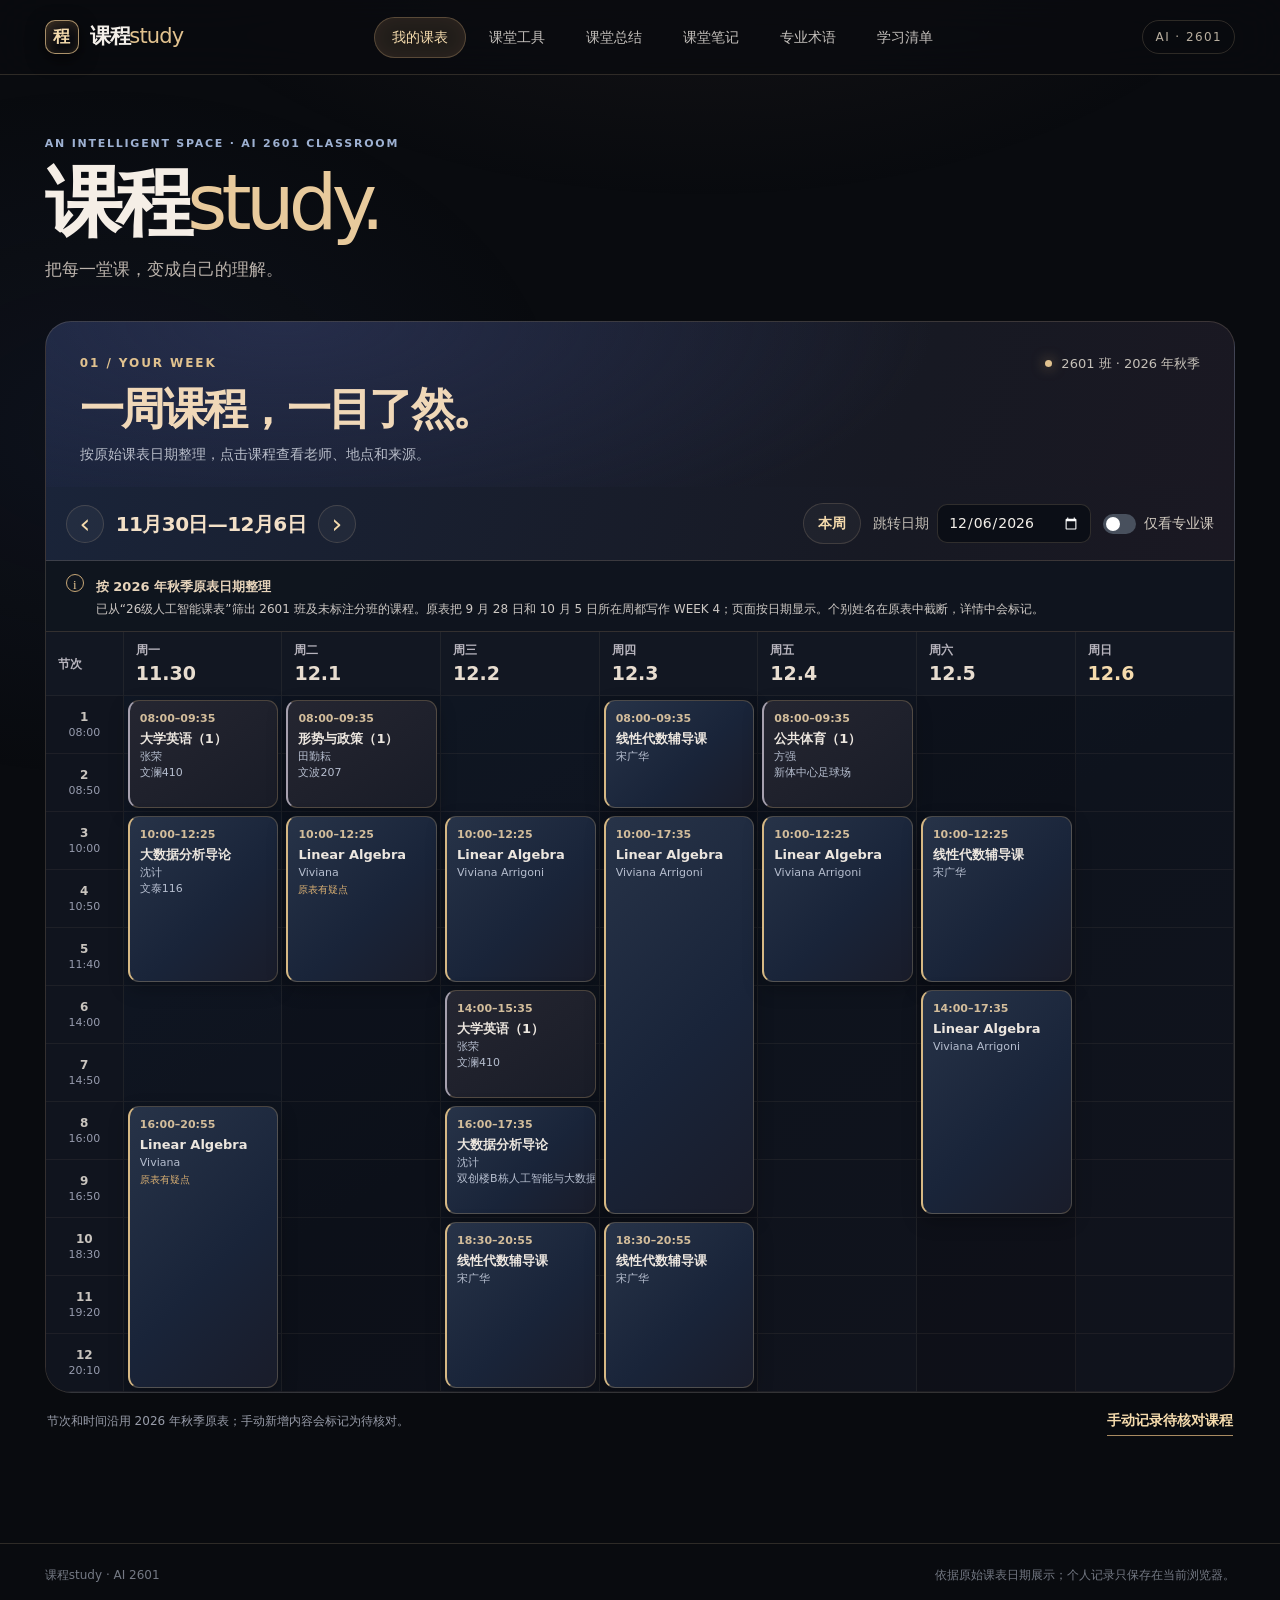
==== course-study/index.html @ 42004205 "Publish 课程study as separate public course-study page" ====
<!doctype html>
<html lang="zh-CN">
<head>
  <meta charset="utf-8">
  <meta name="viewport" content="width=device-width, initial-scale=1, viewport-fit=cover">
  <meta name="theme-color" content="#090b0d">
  <meta name="description" content="课程study：人工智能2601班的课表与课堂学习工作区。">
  <title>课程study · 人工智能2601</title>
  <link rel="icon" type="image/svg+xml" href="icon.svg">
  <link rel="stylesheet" href="style.css">
  <script src="course-data.js" defer></script>
  <script src="app.js" defer></script>
</head>
<body>
  <div class="ambient" aria-hidden="true"></div>
  <header class="topbar">
    <div class="topbar-inner">
      <a class="brand" href="#schedule" aria-label="课程study，返回课表">
        <span class="brand-mark">程</span><span class="brand-name">课程<span>study</span></span>
      </a>
      <nav class="nav" aria-label="主导航">
        <button class="nav-item active" data-view="schedule">我的课表</button>
        <button class="nav-item" data-view="classroom">课堂工具</button>
        <button class="nav-item" data-view="summary">课堂总结</button>
        <button class="nav-item" data-view="notes">课堂笔记</button>
        <button class="nav-item" data-view="glossary">专业术语</button>
        <button class="nav-item" data-view="plan">学习清单</button>
      </nav>
      <span class="class-pill">AI · 2601</span>
    </div>
  </header>

  <main class="shell">
    <section class="view active" id="view-schedule" aria-labelledby="schedule-heading">
      <div class="hero"><p class="eyebrow">AN INTELLIGENT SPACE · AI 2601 CLASSROOM</p><h1>课程<span>study.</span></h1><p>把每一堂课，变成自己的理解。</p></div>
      <div class="view-heading schedule-heading"><div><p class="eyebrow">01 / YOUR WEEK</p><h2 id="schedule-heading">一周课程，一目了然。</h2><p class="heading-copy">按原始课表日期整理，点击课程查看老师、地点和来源。</p></div><div class="source-status"><span class="status-light"></span><span>2601 班 · 2026 年秋季</span></div></div>
      <div class="control-bar">
        <div class="week-nav" aria-label="切换周次">
          <button id="prev-week" class="icon-button" aria-label="上一周">‹</button>
          <div id="week-range" class="week-range"></div>
          <button id="next-week" class="icon-button" aria-label="下一周">›</button>
        </div>
        <div class="control-actions">
          <button id="this-week" class="quiet-button">本周</button>
          <label class="date-jump">跳转日期 <input id="jump-date" type="date" aria-label="跳转日期"></label>
          <label class="switch-label"><input id="major-only" type="checkbox"><span class="switch-track"></span>仅看专业课</label>
        </div>
      </div>
      <div class="source-alert" role="note">
        <div class="alert-icon">i</div><div><strong>按 2026 年秋季原表日期整理</strong><p>已从“26级人工智能课表”筛出 2601 班及未标注分班的课程。原表把 9 月 28 日和 10 月 5 日所在周都写作 WEEK 4；页面按日期显示。个别姓名在原表中截断，详情中会标记。</p></div>
      </div>
      <div class="schedule-card">
        <div id="week-grid" class="week-grid" aria-label="周一至周日课程表"></div>
        <div id="mobile-week" class="mobile-week" aria-label="手机七天总览"></div>
        <div id="mobile-day" class="mobile-day"></div>
      </div>
      <div class="under-grid"><span>节次和时间沿用 2026 年秋季原表；手动新增内容会标记为待核对。</span><button id="add-course" class="text-button">手动记录待核对课程</button></div>
    </section>

    <section class="view" id="view-classroom" aria-labelledby="classroom-heading" hidden>
      <div class="view-heading"><div><p class="eyebrow">02 / LIVE CLASSROOM</p><h1 id="classroom-heading">实时翻译，专注听课。</h1></div><span id="translation-badge" class="muted-tag">正在检查浏览器能力</span></div>
      <div class="classroom-stack">
        <div class="panel featured-panel">
          <div class="panel-top"><span class="overline">实时听译</span><span id="translation-status" class="offline-dot">检查中</span></div>
          <h2>课堂收音与双语记录</h2>
          <p id="translation-help" class="body-copy">正在检查当前浏览器是否支持语音识别。英中翻译使用浏览器内运行的 OPUS-MT 模型，首次使用需要下载模型。</p>
          <div class="button-row"><button id="start-listening" class="primary-button" disabled>开始收音翻译</button><button id="stop-listening" class="secondary-button" disabled>停止收音</button><button id="save-live" class="secondary-button" disabled>保存本次记录</button><button id="export-live" class="secondary-button" disabled>导出本次记录</button><label class="voice-option"><input id="play-translation" type="checkbox"> 播放中文语音</label></div>
          <div class="translation-grid"><div class="translation-box"><span class="overline">中文翻译 · ZH</span><div id="live-zh" aria-live="polite"><p>翻译内容将在这里连续显示。</p></div></div><div class="translation-box"><span class="overline">英文原句 · EN</span><div id="live-en" aria-live="polite"><p>英文转录将在这里显示，方便核对专业术语。</p></div></div></div>
          <p class="fine-print">请将麦克风尽量靠近老师；网页无法可靠区分教室里不同说话人。课堂提问和命令只作为文本处理。自动识别可能误听口音、否定、数字、公式和代码，请对照英文原句核查；不确定的片段会标记，网页不会凭空补全。</p>
        </div>
        <div class="panel">
          <div class="panel-top"><span class="overline">课堂记录</span><span class="muted-tag">手动录入</span></div>
          <h2>保存已有转录</h2>
          <label class="field">课程名称<input id="transcript-course" placeholder="例如：线性代数"></label>
          <label class="field">日期<input id="transcript-date" type="date"></label>
          <label class="field">英文原句<textarea id="transcript-en" rows="3" placeholder="粘贴听到的英文原句；听不清的部分请标记 [听不清]"></textarea></label>
          <label class="field">中文译文<textarea id="transcript-zh" rows="3" placeholder="粘贴或自行填写译文；推测内容请标记 [推测]"></textarea></label>
          <div class="button-row"><button id="translate-manual" class="secondary-button">翻译英文原句</button><button id="save-transcript" class="primary-button">保存这一段</button><button id="export-transcript" class="secondary-button">导出记录</button></div>
        </div>
      </div>
      <div class="section-title"><h2>已保存片段</h2><span id="transcript-count" class="muted-tag"></span></div>
      <div id="transcript-list" class="stack-list"></div>
    </section>

    <section class="view" id="view-summary" aria-labelledby="summary-heading" hidden>
      <div class="view-heading"><div><p class="eyebrow">03 / MAKE IT YOURS</p><h1 id="summary-heading">课堂总结，知识留下来。</h1></div><button id="export-summaries" class="secondary-button">导出总结</button></div>
      <div class="note-layout">
        <div class="panel note-editor">
          <div class="panel-top"><span class="overline">新建笔记</span><span class="muted-tag">保存在当前浏览器</span></div>
          <div class="inline-fields"><label class="field">课程<input id="note-course" placeholder="课程名称"></label><label class="field">日期<input id="note-date" type="date"></label></div>
          <label class="field">资料类型<select id="note-kind"><option value="老师讲授">老师讲授 / 转录</option><option value="我的笔记">我的笔记</option><option value="讲义文字">讲义文字</option><option value="AI 补充解释">AI 补充解释</option><option value="不确定内容">不确定内容</option></select></label>
          <label class="field">原始内容<textarea id="note-source" rows="9" placeholder="粘贴转录、讲义或自己的笔记。可用“12:34”“第 5 页”等标注来源位置，每个段落独立成行。"></textarea></label>
          <div class="button-row"><button id="outline-note" class="secondary-button">从原文整理提纲</button><button id="save-note" class="primary-button">保存笔记</button></div>
          <p class="fine-print">提纲只抽取原文片段，不补写知识、作业或截止日期。AI 总结服务尚未接入。</p>
        </div>
        <div class="panel source-panel">
          <div class="panel-top"><span class="overline">原文与提纲</span><span class="muted-tag">可回看来源</span></div>
          <div id="outline-preview" class="outline-preview"><p class="empty-copy">粘贴原文后点击“从原文整理提纲”。</p></div>
        </div>
      </div>
      <div class="section-title"><h2>已保存总结</h2><span id="note-count" class="muted-tag"></span></div><div id="note-list" class="stack-list"></div>
    </section>

    <section class="view" id="view-notes" aria-labelledby="manual-notes-heading" hidden>
      <div class="view-heading"><div><p class="eyebrow">04 / PERSONAL NOTES</p><h1 id="manual-notes-heading">课堂笔记<span class="gold-dot">.</span></h1></div><button id="export-manual-notes" class="secondary-button">导出笔记</button></div>
      <div class="two-column narrow-form">
        <div class="panel"><span class="overline">记录所学</span><div class="inline-fields"><label class="field">课程<input id="manual-note-course" placeholder="课程名称"></label><label class="field">日期<input id="manual-note-date" type="date"></label></div><label class="field">内容类型<select id="manual-note-kind"><option>我的笔记</option><option>老师讲授</option><option>讲义文字</option><option>AI 补充解释</option><option>不确定内容</option></select></label><label class="field">笔记内容<textarea id="manual-note-text" rows="9" placeholder="记录真实课堂内容；有时间戳或页码时一并写下。"></textarea></label><button id="save-manual-note" class="primary-button">保存笔记</button></div>
        <div class="panel"><span class="overline">使用说明</span><h2>内容和来源分开记录</h2><p class="body-copy">选择内容类型，保留课堂原话、讲义页码或录音时间戳。无法确认的内容选“不确定内容”；需要额外解释时可单独记录，避免混成老师原话。</p><p class="body-copy">这台设备上的笔记只保存在当前浏览器。电脑与手机暂不会自动同步，可导出备份后手动导入。</p></div>
      </div>
      <div class="section-title"><h2>我的笔记</h2><span id="manual-note-count" class="muted-tag"></span></div><div id="manual-note-list" class="stack-list"></div>
    </section>

    <section class="view" id="view-glossary" aria-labelledby="glossary-heading" hidden>
      <div class="view-heading"><div><p class="eyebrow">GLOSSARY</p><h1 id="glossary-heading">术语库<span class="gold-dot">.</span></h1></div><button id="export-glossary" class="secondary-button">导出术语</button></div>
      <div class="two-column narrow-form">
        <div class="panel"><span class="overline">新增术语</span><label class="field">英文术语<input id="term-en" placeholder="English term"></label><label class="field">中文解释<input id="term-zh" placeholder="用自己的话解释"></label><label class="field">课程 / 来源<input id="term-course" placeholder="课程、页码或时间戳（可选）"></label><button id="add-term" class="primary-button">保存术语</button></div>
        <div class="panel"><span class="overline">查找术语</span><label class="field">搜索<input id="term-search" type="search" placeholder="输入英文、中文或课程"></label><p class="body-copy">专业术语首次出现时保留英文。术语内容由你从课堂材料录入，不预填未经核对的定义。</p></div>
      </div>
      <div class="section-title"><h2>已存术语</h2><span id="term-count" class="muted-tag"></span></div><div id="term-list" class="term-grid"></div>
    </section>

    <section class="view" id="view-plan" aria-labelledby="plan-heading" hidden>
      <div class="view-heading"><div><p class="eyebrow">STUDY PLAN</p><h1 id="plan-heading">学习安排<span class="gold-dot">.</span></h1></div><button id="export-all" class="secondary-button">导出全部数据</button></div>
      <div class="two-column narrow-form">
        <div class="panel"><span class="overline">添加学习事项</span><label class="field">课程<input id="task-course" placeholder="课程名称"></label><label class="field">要做的事<input id="task-title" placeholder="根据真实课堂要求填写"></label><label class="field">日期（可选）<input id="task-date" type="date"></label><label class="field">依据（可选）<input id="task-source" placeholder="讲义页码、课堂时间或老师原话"></label><button id="add-task" class="primary-button">加入清单</button></div>
        <div class="panel"><span class="overline">数据与同步</span><h2>这台设备上的学习记录</h2><p class="body-copy">笔记、术语、清单和手动录入的课程只保存在当前浏览器。换电脑、换浏览器或用手机打开，不会自动同步。</p><p class="body-copy">定期导出 JSON 备份；需要恢复时可在这里导入。</p><div class="button-row"><label class="secondary-button file-button">导入备份<input id="import-all" type="file" accept="application/json,.json" hidden></label><button id="clear-data" class="ghost-button">清空本机记录</button></div></div>
      </div>
      <div class="section-title"><h2>学习清单</h2><span id="task-count" class="muted-tag"></span></div><div id="task-list" class="stack-list"></div>
    </section>
  </main>

  <footer class="footer"><span>课程study · AI 2601</span><span>依据原始课表日期展示；个人记录只保存在当前浏览器。</span></footer>

  <dialog id="course-dialog" class="modal"><form method="dialog" class="modal-form"><div class="modal-head"><div><span class="overline">课程详情</span><h2 id="course-dialog-title">课程</h2></div><button class="icon-button" value="cancel" aria-label="关闭">×</button></div><div id="course-dialog-body"></div><div class="button-row"><button class="secondary-button" value="cancel">关闭</button></div></form></dialog>
  <dialog id="add-dialog" class="modal"><form id="course-form" class="modal-form"><div class="modal-head"><div><span class="overline">手动录入 · 待核对</span><h2>记录一节课</h2></div><button type="button" class="icon-button close-dialog" aria-label="关闭">×</button></div><p class="body-copy">仅记录你明确知道的安排，保存后会标为“待核对”。</p><label class="field">日期<input name="date" type="date" required></label><div class="inline-fields"><label class="field">开始节次<select name="startPeriod"></select></label><label class="field">结束节次<select name="endPeriod"></select></label></div><label class="field">课程<input name="title" required></label><div class="inline-fields"><label class="field">老师<input name="teacher" placeholder="不确定可留空"></label><label class="field">地点<input name="room" placeholder="不确定可留空"></label></div><label class="field">类别<select name="category"><option value="major">专业课</option><option value="general">其他课程</option></select></label><div class="button-row"><button type="button" class="secondary-button close-dialog">取消</button><button type="submit" class="primary-button">保存记录</button></div></form></dialog>
  <div id="toast" class="toast" role="status" aria-live="polite"></div>
</body>
</html>
---- course-study/style.css ----
:root{color-scheme:dark;--bg:#090b0f;--surface:#11141c;--surface2:#151a26;--ink:#f3efe9;--muted:#aaaab4;--gold:#e1c28f;--gold2:#f5dbad;--line:rgba(229,202,162,.17);--blue:#222e4b;--radius:26px;--ease:cubic-bezier(.22,1,.36,1);font-family:Inter,"SF Pro Display","PingFang SC","Microsoft YaHei",system-ui,sans-serif}
*{box-sizing:border-box}html{scroll-behavior:smooth}body{margin:0;min-width:320px;background:var(--bg);color:var(--ink);font-size:16px;line-height:1.5}button,input,textarea,select{font:inherit}button{cursor:pointer}button:disabled{cursor:not-allowed;opacity:.48}a{color:inherit;text-decoration:none}button:focus-visible,input:focus-visible,textarea:focus-visible,select:focus-visible,a:focus-visible{outline:2px solid var(--gold2);outline-offset:3px}::selection{background:#b79a6b;color:#08090d}
.ambient{position:fixed;inset:0;z-index:-1;pointer-events:none;background:radial-gradient(900px 540px at 55% -180px,rgba(99,74,63,.19),transparent 70%),radial-gradient(620px 460px at 8% 48%,rgba(40,54,94,.16),transparent 75%)}
.topbar{position:sticky;top:0;z-index:20;border-bottom:1px solid var(--line);background:rgba(10,11,15,.78);backdrop-filter:blur(24px) saturate(1.3);-webkit-backdrop-filter:blur(24px) saturate(1.3)}.topbar-inner{max-width:1540px;margin:auto;min-height:74px;padding:0 clamp(18px,3.5vw,56px);display:flex;align-items:center;gap:34px}.brand{display:flex;align-items:center;gap:11px;white-space:nowrap}.brand-mark{width:34px;height:34px;display:grid;place-items:center;border:1px solid rgba(226,192,137,.72);border-radius:10px;color:var(--gold2);font-size:17px;font-weight:600;background:linear-gradient(145deg,#2d251f,#0a0b10 65%);box-shadow:inset 0 0 9px #ab7f3c2c,0 5px 18px #0009}.brand-name{font-size:21px;font-weight:690;letter-spacing:-.06em}.brand-name span{font-weight:450;letter-spacing:-.04em;color:var(--gold)}.nav{display:flex;gap:5px;margin:auto;align-items:center}.nav-item{border:1px solid transparent;background:transparent;color:#c4c0bc;border-radius:999px;padding:9px 17px;white-space:nowrap;font-size:14px;font-weight:550;transition:background .25s var(--ease),border-color .25s var(--ease),color .25s var(--ease),transform .2s var(--ease)}.nav-item:hover{color:var(--ink);background:#ffffff0d}.nav-item:active,.icon-button:active,.primary-button:active,.secondary-button:active{transform:scale(.96)}.nav-item.active{color:var(--gold2);background:rgba(226,184,132,.11);border-color:rgba(226,184,132,.29);box-shadow:inset 0 0 18px #dba97012}.class-pill{white-space:nowrap;color:#b8ae9f;border:1px solid var(--line);border-radius:999px;padding:7px 12px;font-size:12px;letter-spacing:.12em}
.shell{max-width:1540px;margin:auto;padding:36px clamp(18px,3.5vw,56px) 94px}.view{animation:appear .5s var(--ease) both}.view[hidden]{display:none!important}.view-heading{display:flex;justify-content:space-between;align-items:end;gap:20px;margin:10px 0 28px}.eyebrow,.overline{margin:0 0 12px;text-transform:uppercase;color:var(--gold);letter-spacing:.16em;font-size:12px;font-weight:700}.view-heading h1{margin:0;font-size:clamp(34px,4vw,58px);line-height:1.08;letter-spacing:-.06em;font-weight:700}.gold-dot{color:var(--gold)}.source-status{display:flex;align-items:center;gap:9px;color:#c5c0b8;font-size:13px;white-space:nowrap}.status-light{width:7px;height:7px;border-radius:50%;background:var(--gold);box-shadow:0 0 13px #e8ba73a0}.muted-tag{font-size:12px;color:#bcb6ae;border:1px solid var(--line);border-radius:999px;padding:6px 11px;white-space:nowrap}
.hero{padding:25px 0 38px}.hero .eyebrow{color:#9eb1d2;font-size:11px}.hero h1{font-size:clamp(54px,6vw,88px);line-height:1;letter-spacing:-.075em;margin:0;color:#f5eee6;font-weight:720}.hero h1 span{font-weight:480;color:#e8ca9c}.hero>p:last-child{font-size:17px;color:#bbb3ac;margin:16px 0 0}.schedule-heading{margin:0;padding:32px 34px 22px;border:1px solid var(--line);border-bottom:0;border-radius:var(--radius) var(--radius) 0 0;background:radial-gradient(650px 240px at 20% 0%,#2e35589a,transparent),linear-gradient(110deg,#19233a,#171923 72%,#1a1822)}.schedule-heading h2{font-size:clamp(28px,3.5vw,44px);letter-spacing:-.06em;line-height:1.15;margin:0;color:#f0d8b8}.heading-copy{color:#b8bdc9;margin:10px 0 0;font-size:14px}.schedule-heading .source-status{align-self:start}
.schedule-heading+.control-bar{border-radius:0;border-top:0;background:linear-gradient(110deg,#1a2439,#171923 72%,#1a1822)}
.control-bar{display:flex;justify-content:space-between;align-items:center;gap:18px;padding:16px 20px;border:1px solid var(--line);border-radius:20px 20px 0 0;background:linear-gradient(115deg,rgba(31,38,57,.95),rgba(22,23,32,.91))}.week-nav,.control-actions{display:flex;align-items:center;gap:12px}.week-range{min-width:190px;text-align:center;font-size:20px;font-weight:650;letter-spacing:-.03em;color:#f3e0c7}.icon-button{width:38px;height:38px;display:inline-grid;place-items:center;flex:none;border:1px solid var(--line);border-radius:50%;color:var(--gold2);background:#ffffff0b;font-size:27px;line-height:1;transition:background .2s var(--ease),transform .2s var(--ease),border-color .2s}.icon-button:hover{background:#e5c49820;border-color:#e5c4986b}.quiet-button,.text-button,.ghost-button{border:0;background:none;color:var(--gold2);font-weight:600;font-size:14px}.quiet-button{border:1px solid var(--line);border-radius:999px;padding:9px 14px;background:#ffffff09}.date-jump{display:flex;align-items:center;gap:8px;color:#c5c0b8;font-size:14px}.date-jump input{background:#0b0e16;color:var(--ink);border:1px solid var(--line);border-radius:10px;padding:7px 10px;color-scheme:dark}.switch-label{display:flex;align-items:center;gap:8px;font-size:14px;white-space:nowrap;color:#d0c9bf;cursor:pointer}.switch-label input{position:absolute;opacity:0;width:1px;height:1px}.switch-track{width:33px;height:20px;border-radius:30px;background:#48505d;position:relative;transition:background .2s}.switch-track:after{content:"";position:absolute;top:3px;left:3px;width:14px;height:14px;border-radius:50%;background:#fff;transition:transform .2s}.switch-label input:checked+.switch-track{background:#b89b72}.switch-label input:checked+.switch-track:after{transform:translateX(13px)}.switch-label input:focus-visible+.switch-track{outline:2px solid var(--gold2);outline-offset:3px}
.source-alert{display:flex;align-items:start;gap:12px;padding:13px 20px;border-left:1px solid var(--line);border-right:1px solid var(--line);background:rgba(17,22,32,.92);color:#cec9c5}.source-alert strong{font-size:13px;color:#e7d4bb}.source-alert p{margin:2px 0 0;font-size:12px;line-height:1.5}.alert-icon{width:18px;height:18px;flex:none;border:1px solid #c8a877;border-radius:50%;display:grid;place-items:center;color:var(--gold);font-family:Georgia,serif;font-size:13px}
.schedule-card{border:1px solid var(--line);border-radius:0 0 var(--radius) var(--radius);overflow:hidden;background:linear-gradient(150deg,#101827,#0e1119 52%,#111018)}.week-grid{display:grid;grid-template-columns:78px repeat(7,minmax(0,1fr));grid-template-rows:64px repeat(12,minmax(58px,auto));position:relative}.grid-head,.grid-time,.grid-cell{border-right:1px solid #e7d1aa12;border-bottom:1px solid #e7d1aa10}.grid-head{display:flex;flex-direction:column;justify-content:center;padding:8px 12px;color:#b7b4bd;font-size:12px;font-weight:650;background:#121722}.grid-head .day-date{font-size:19px;color:#e8ddd0;font-weight:680}.grid-head.today .day-date{color:var(--gold2)}.grid-time{display:flex;flex-direction:column;justify-content:center;align-items:center;padding:4px 1px;color:#969bad;background:#10141e;font-size:11px;line-height:1.3}.grid-time strong{color:#c9c4be;font-size:12px}.grid-cell{min-height:58px;background:#0c111a66}.grid-cell:nth-child(even){background:#11172566}.course-card{z-index:2;min-height:0;overflow:hidden;margin:4px;border:1px solid rgba(197,164,113,.29);border-left:2px solid #d6b884;border-radius:11px;padding:10px 10px 7px;background:linear-gradient(135deg,#273348 0%,#192439 58%,#191c2a 100%);color:#ece6df;box-shadow:0 7px 19px #0004;transition:transform .2s var(--ease),box-shadow .2s var(--ease),border-color .2s var(--ease);text-align:left;display:flex;flex-direction:column;gap:3px}.course-card:hover{transform:translateY(-2px);box-shadow:0 12px 26px #0008;border-color:#e4bf7b8a}.course-card.general{background:linear-gradient(145deg,#252631,#191c27);border-left-color:#a6a0ae}.course-card.manual{border-style:dashed}.course-card .card-time{font-size:11px;font-weight:650;color:#d3bd9b;white-space:nowrap}.course-card .card-title{font-size:13px;font-weight:650;line-height:1.24;overflow-wrap:anywhere}.course-card .card-meta{font-size:11px;line-height:1.22;color:#b6becf;overflow:hidden;text-overflow:ellipsis;white-space:nowrap}.course-card .card-tag{font-size:10px;color:#d7ae72}.under-grid{display:flex;justify-content:space-between;align-items:center;gap:12px;padding:13px 2px;color:#989ca9;font-size:12px}.text-button{padding:4px 0;border-bottom:1px solid #a98b61;white-space:nowrap}.mobile-week,.mobile-day{display:none}
.two-column{display:grid;grid-template-columns:1fr 1fr;gap:22px}.panel{border:1px solid var(--line);border-radius:var(--radius);background:linear-gradient(140deg,#171b29 0%,#10121a 58%,#121119 100%);padding:clamp(20px,2.6vw,34px);box-shadow:0 15px 50px #0003}.featured-panel{background:radial-gradient(430px 360px at 10% 0%,#2c3250aa,transparent),linear-gradient(130deg,#171b2c,#10121c)}.panel-top{display:flex;justify-content:space-between;align-items:center;gap:12px}.panel .overline{display:block}.panel h2{font-size:clamp(22px,2.5vw,34px);line-height:1.2;letter-spacing:-.045em;margin:6px 0 18px}.body-copy{color:#c2bfbe;margin:0 0 20px;line-height:1.75;font-size:15px}.offline-dot{color:#e2c49a;font-size:12px;border:1px solid #e2c49a4b;padding:5px 10px;border-radius:999px}.button-row{display:flex;gap:10px;align-items:center;flex-wrap:wrap;margin-top:12px}.primary-button,.secondary-button{appearance:none;border-radius:13px;padding:11px 18px;font-size:14px;font-weight:670;transition:background .2s var(--ease),transform .2s var(--ease),border-color .2s}.primary-button{color:#1b1712;border:1px solid #eed5ab;background:linear-gradient(#f1dab3,#d9b789);box-shadow:0 5px 18px #ba916336}.primary-button:hover:not(:disabled){background:linear-gradient(#ffe5b9,#eac496)}.secondary-button{color:#e7d9c6;border:1px solid var(--line);background:#ffffff0a}.secondary-button:hover:not(:disabled){background:#ffffff16;border-color:#dfbd8869}.ghost-button{color:#9f9fa9;padding:9px}.ghost-button:hover{color:#fff}.fine-print{font-size:12px;line-height:1.7;color:#9da0aa;margin:17px 0 0}.section-title{display:flex;align-items:center;justify-content:space-between;margin:38px 0 16px}.section-title h2{margin:0;font-size:24px;letter-spacing:-.04em}.field{display:flex;flex-direction:column;gap:7px;margin:13px 0;color:#c9c3bd;font-size:13px;font-weight:600}.field input,.field textarea,.field select{width:100%;border:1px solid #dfc39933;border-radius:12px;background:#0b0f18;color:#f1ede9;padding:11px 12px;outline:none;font-size:14px;line-height:1.5;transition:border-color .2s,box-shadow .2s}.field input:focus,.field textarea:focus,.field select:focus{border-color:#d7b988;box-shadow:0 0 0 3px #ddb4711d}.field textarea{resize:vertical;min-height:92px}.field input::placeholder,.field textarea::placeholder{color:#737985}.inline-fields{display:grid;grid-template-columns:1fr 1fr;gap:14px}.note-layout{display:grid;grid-template-columns:minmax(0,1.1fr) minmax(0,.9fr);gap:22px}.outline-preview{color:#c9c6c9;font-size:14px}.outline-group{padding:12px 0;border-bottom:1px solid var(--line)}.outline-group h3{font-size:14px;color:var(--gold2);margin:0 0 9px}.outline-item{font-size:13px;padding:7px 9px;margin:5px 0;border-radius:9px;background:#ffffff09;line-height:1.5}.outline-item button{border:0;background:none;color:#d7b884;text-decoration:underline;margin-left:8px;font-size:12px}.source-focus{animation:sourceFlash 1.6s ease}.empty-copy{color:#999ba5;font-size:14px}.stack-list{display:grid;gap:11px}.list-item{border:1px solid var(--line);border-radius:17px;background:#131722;padding:18px 20px;display:flex;justify-content:space-between;align-items:start;gap:16px}.list-item h3{font-size:16px;margin:0 0 6px;color:#ede6dd}.list-item p{margin:0 0 8px;white-space:pre-wrap;overflow-wrap:anywhere;color:#bbb9be;font-size:13px}.list-meta{font-size:12px;color:#d1b997;margin-bottom:6px}.item-actions{display:flex;gap:9px;flex-wrap:wrap}.small-button{border:1px solid var(--line);border-radius:9px;padding:6px 9px;background:#ffffff09;color:#e0d5c8;font-size:12px;white-space:nowrap}.small-button:hover{background:#ffffff17}.term-grid{display:grid;grid-template-columns:repeat(3,minmax(0,1fr));gap:12px}.term-card{border:1px solid var(--line);border-radius:17px;background:#141824;padding:18px}.term-card h3{font-size:19px;line-height:1.2;margin:0 0 12px;color:#e8d5b9}.term-card p{color:#d4d0cf;margin:0 0 12px;overflow-wrap:anywhere}.term-card .list-meta{line-height:1.5}.file-button{cursor:pointer}.task-done h3{text-decoration:line-through;color:#9397a1}.task-check{width:22px;height:22px;accent-color:#d5b382;flex:none;margin:3px 5px 0 0}.task-main{display:flex;gap:12px;align-items:start}
.classroom-stack{display:grid;gap:22px}.classroom-stack>.panel:nth-child(2){max-width:none}.classroom-stack>.panel:nth-child(2) .field{max-width:900px}.voice-option{display:flex;align-items:center;gap:7px;color:#bab9c0;font-size:13px}.voice-option input{accent-color:#d9b98d}.translation-grid{display:grid;grid-template-columns:1.1fr 1fr;gap:15px;margin-top:27px}.translation-box{min-height:215px;padding:22px;border:1px solid #d7c49c2b;border-radius:18px;background:#090d17b8}.translation-box .overline{margin-bottom:35px;font-size:12px}.translation-box p{color:#c7c2c3;font-size:17px;line-height:1.6}
.footer{max-width:1540px;margin:auto;border-top:1px solid var(--line);padding:22px clamp(18px,3.5vw,56px) 32px;display:flex;justify-content:space-between;gap:16px;color:#747984;font-size:12px}.modal{border:1px solid #d9bb8e5c;border-radius:24px;padding:0;max-width:min(92vw,540px);width:100%;background:linear-gradient(150deg,#202537,#10141f);color:var(--ink);box-shadow:0 25px 90px #000b;animation:modalIn .28s var(--ease)}.modal::backdrop{background:#030405aa;backdrop-filter:blur(6px)}.modal-form{padding:27px}.modal-head{display:flex;align-items:start;justify-content:space-between;gap:18px;margin-bottom:15px}.modal-head h2{font-size:28px;letter-spacing:-.05em;line-height:1.15;margin:0}.detail-grid{display:grid;grid-template-columns:90px 1fr;gap:13px;padding:8px 0;font-size:14px;border-bottom:1px solid var(--line)}.detail-grid dt{color:#9399a7}.detail-grid dd{margin:0;color:#eee8df;white-space:pre-wrap;overflow-wrap:anywhere}.toast{position:fixed;bottom:24px;left:50%;transform:translate(-50%,18px);z-index:50;padding:10px 16px;border-radius:12px;background:#e4c397;color:#16120d;font-size:14px;font-weight:650;box-shadow:0 10px 30px #0008;opacity:0;pointer-events:none;transition:opacity .2s,transform .2s}.toast.show{opacity:1;transform:translate(-50%,0)}
@keyframes appear{from{opacity:0;transform:translateY(13px)}to{opacity:1;transform:translateY(0)}}@keyframes modalIn{from{opacity:0;transform:translateY(12px) scale(.97)}to{opacity:1;transform:translateY(0) scale(1)}}@keyframes sourceFlash{0%,100%{background:transparent}40%{background:#e2c39033}}
@media(max-width:1100px){.topbar-inner{gap:16px}.nav-item{padding:8px 10px}.class-pill{display:none}.control-bar{flex-wrap:wrap}.control-actions{flex-wrap:wrap}.term-grid{grid-template-columns:repeat(2,minmax(0,1fr))}.week-grid{grid-template-columns:64px repeat(7,minmax(0,1fr))}.course-card{padding:7px 6px}.course-card .card-title{font-size:12px}}
@media(max-width:720px){.topbar-inner{padding:13px 18px;min-height:0;flex-wrap:wrap;gap:10px}.brand{flex:1}.nav{order:2;width:100%;justify-content:space-between;overflow:auto;gap:3px;margin:0}.nav-item{padding:7px 9px;font-size:12px}.shell{padding-top:25px}.view-heading{align-items:start}.view-heading h1{font-size:38px}.source-status{display:none}.control-bar{padding:14px;border-radius:18px 18px 0 0}.week-nav{width:100%;justify-content:space-between}.week-range{min-width:0;font-size:18px}.control-actions{width:100%;gap:7px;justify-content:space-between}.date-jump{font-size:0}.date-jump input{font-size:13px;max-width:135px}.quiet-button{font-size:13px}.switch-label{font-size:12px}.source-alert{padding:11px 14px}.source-alert p{font-size:11px}.week-grid{display:none}.mobile-week{display:grid;grid-template-columns:repeat(7,minmax(0,1fr));gap:1px;border-bottom:1px solid var(--line);background:#242c3c}.mobile-day-button{border:0;background:#121722;color:#aeb5c3;padding:12px 1px 10px;min-width:0;display:flex;flex-direction:column;align-items:center;gap:4px;font-size:11px}.mobile-day-button strong{font-size:17px;color:#e3dcce}.mobile-day-button span:last-child{font-size:10px;color:#c5b18e}.mobile-day-button.selected{background:#26324d;box-shadow:inset 0 -2px var(--gold)}.mobile-day{display:block;padding:18px;min-height:310px}.mobile-day h2{font-size:19px;margin:0 0 13px;color:#e8d9c2}.mobile-course{width:100%;margin:0 0 10px;border:1px solid #d1b88745;border-left:2px solid var(--gold);border-radius:13px;padding:13px;background:linear-gradient(115deg,#253148,#141b2a);color:#eee9df;text-align:left}.mobile-course.general{background:#202330;border-left-color:#a8a3ad}.mobile-course strong{display:block;font-size:15px;margin:5px 0}.mobile-course span{display:block;color:#c8b99f;font-size:12px}.under-grid{align-items:start}.two-column,.note-layout{grid-template-columns:1fr}.term-grid{grid-template-columns:1fr}.footer{flex-direction:column}.inline-fields{gap:9px}}
@media(max-width:720px){.translation-grid{grid-template-columns:1fr}.translation-box{min-height:155px}.nav{display:grid;grid-template-columns:repeat(3,minmax(0,1fr));overflow:visible}.nav-item{min-width:0;padding:8px 4px;text-align:center}}
@media(max-width:720px){.hero{padding:8px 0 25px}.hero h1{font-size:52px}.hero>p:last-child{font-size:14px;margin-top:10px}.schedule-heading{padding:22px 17px 15px}.schedule-heading h2{font-size:29px}.heading-copy{font-size:12px}}
@media(max-width:410px){.nav-item{font-size:11px;padding:7px 6px}.brand-name{font-size:19px}.date-jump input{max-width:120px}.mobile-week .mobile-day-button strong{font-size:15px}.under-grid{flex-direction:column}.view-heading h1{font-size:34px}}
@media(prefers-reduced-motion:reduce){html{scroll-behavior:auto}*,*::before,*::after{animation-duration:.01ms!important;animation-iteration-count:1!important;transition-duration:.01ms!important;scroll-behavior:auto!important}}
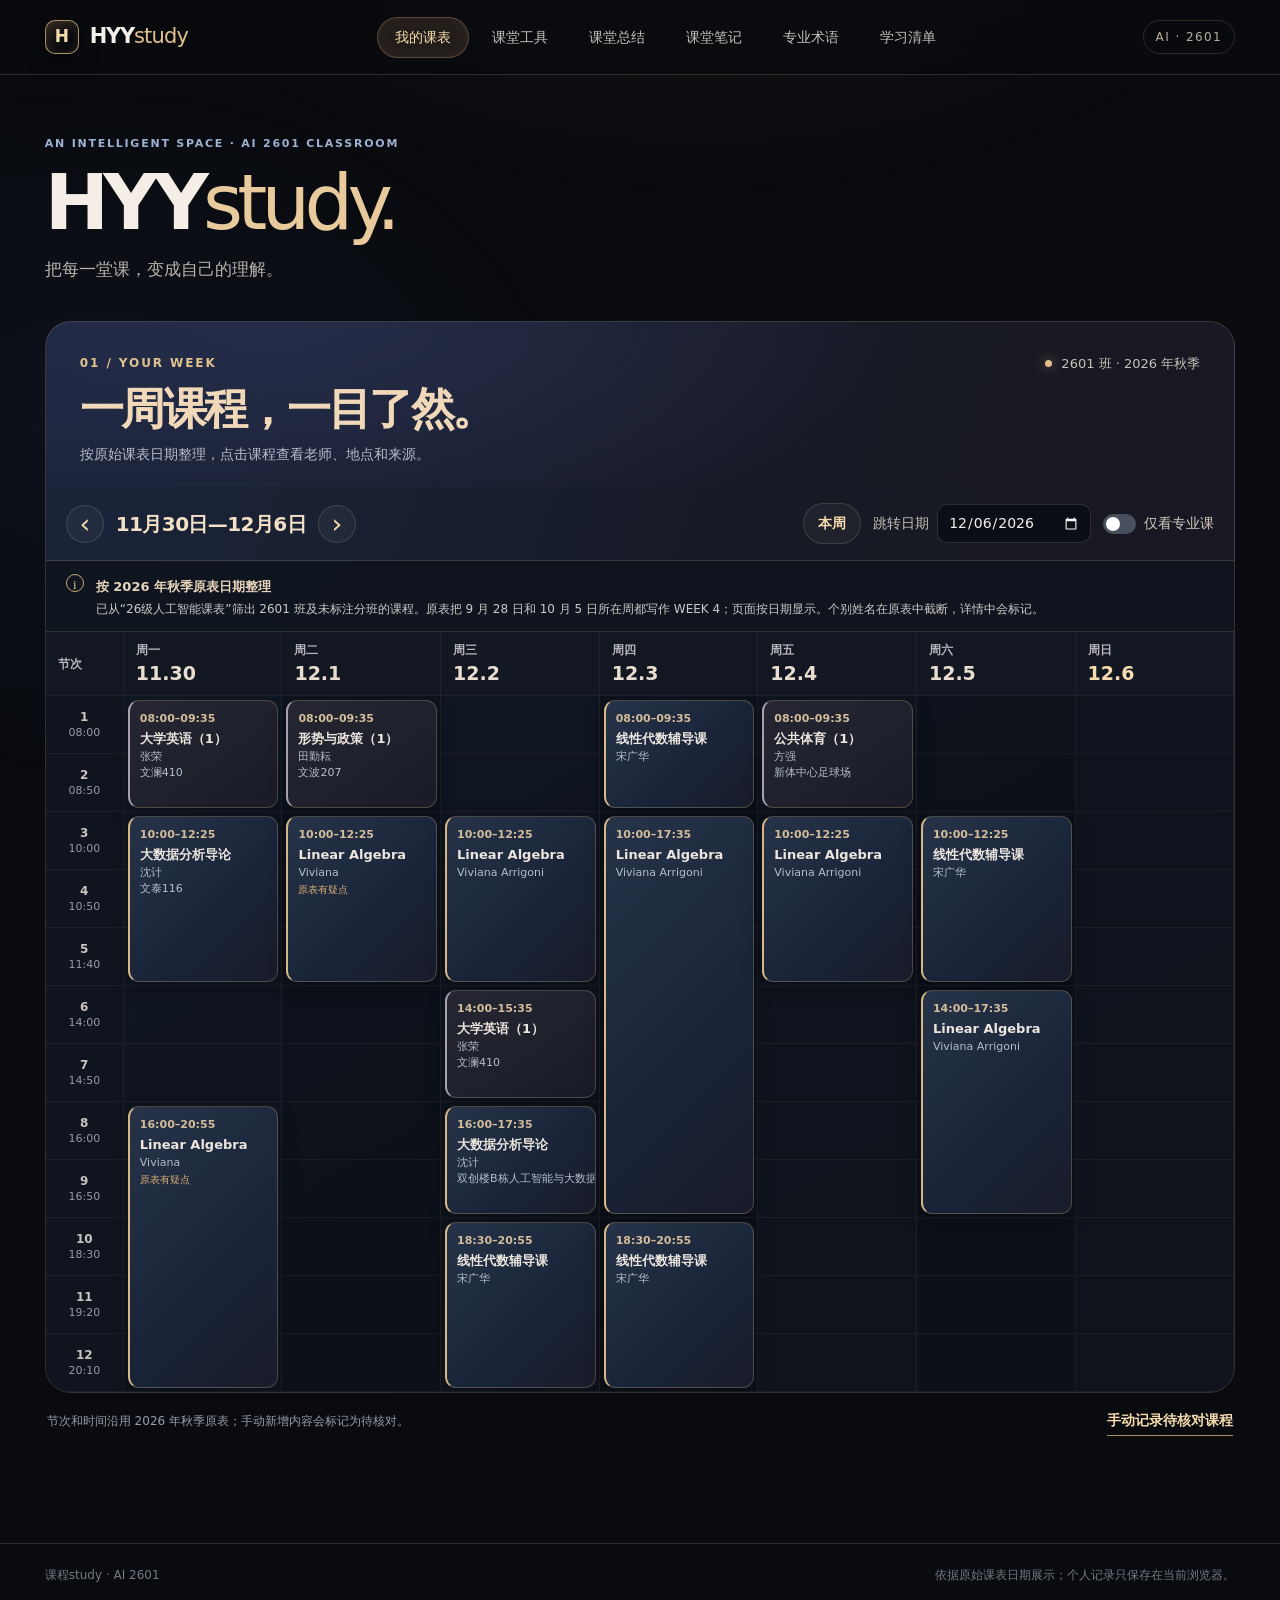
==== commit 3a521a36: "Improve long classroom sessions and add PPTX import" ====
--- a/course-study/index.html
+++ b/course-study/index.html
@@ -4,8 +4,8 @@
   <meta charset="utf-8">
   <meta name="viewport" content="width=device-width, initial-scale=1, viewport-fit=cover">
   <meta name="theme-color" content="#090b0d">
-  <meta name="description" content="课程study：人工智能2601班的课表与课堂学习工作区。">
-  <title>课程study · 人工智能2601</title>
+  <meta name="description" content="HYY study：人工智能2601班的课表与课堂学习工作区。">
+  <title>HYY study · 人工智能2601</title>
   <link rel="icon" type="image/svg+xml" href="icon.svg">
   <link rel="stylesheet" href="style.css">
   <script src="course-data.js" defer></script>
@@ -15,8 +15,8 @@
   <div class="ambient" aria-hidden="true"></div>
   <header class="topbar">
     <div class="topbar-inner">
-      <a class="brand" href="#schedule" aria-label="课程study，返回课表">
-        <span class="brand-mark">程</span><span class="brand-name">课程<span>study</span></span>
+      <a class="brand" href="#schedule" aria-label="HYY study，返回课表">
+        <span class="brand-mark">H</span><span class="brand-name">HYY<span>study</span></span>
       </a>
       <nav class="nav" aria-label="主导航">
         <button class="nav-item active" data-view="schedule">我的课表</button>
@@ -32,7 +32,7 @@
 
   <main class="shell">
     <section class="view active" id="view-schedule" aria-labelledby="schedule-heading">
-      <div class="hero"><p class="eyebrow">AN INTELLIGENT SPACE · AI 2601 CLASSROOM</p><h1>课程<span>study.</span></h1><p>把每一堂课，变成自己的理解。</p></div>
+      <div class="hero"><p class="eyebrow">AN INTELLIGENT SPACE · AI 2601 CLASSROOM</p><h1>HYY<span>study.</span></h1><p>把每一堂课，变成自己的理解。</p></div>
       <div class="view-heading schedule-heading"><div><p class="eyebrow">01 / YOUR WEEK</p><h2 id="schedule-heading">一周课程，一目了然。</h2><p class="heading-copy">按原始课表日期整理，点击课程查看老师、地点和来源。</p></div><div class="source-status"><span class="status-light"></span><span>2601 班 · 2026 年秋季</span></div></div>
       <div class="control-bar">
         <div class="week-nav" aria-label="切换周次">
@@ -64,9 +64,10 @@
           <div class="panel-top"><span class="overline">实时听译</span><span id="translation-status" class="offline-dot">检查中</span></div>
           <h2>课堂收音与双语记录</h2>
           <p id="translation-help" class="body-copy">正在检查当前浏览器是否支持语音识别。英中翻译使用浏览器内运行的 OPUS-MT 模型，首次使用需要下载模型。</p>
-          <div class="button-row"><button id="start-listening" class="primary-button" disabled>开始收音翻译</button><button id="stop-listening" class="secondary-button" disabled>停止收音</button><button id="save-live" class="secondary-button" disabled>保存本次记录</button><button id="export-live" class="secondary-button" disabled>导出本次记录</button><label class="voice-option"><input id="play-translation" type="checkbox"> 播放中文语音</label></div>
+          <div class="button-row"><button id="start-listening" class="primary-button" disabled>开始收音翻译</button><button id="stop-listening" class="secondary-button" disabled>停止收音</button><button id="save-live" class="secondary-button" disabled>立即保存</button><button id="export-live" class="secondary-button" disabled>导出本次记录</button><label class="voice-option"><input id="play-translation" type="checkbox"> 播放中文语音</label></div>
+          <p id="session-metrics" class="session-metrics" role="status">本次尚未开始 · 记录会自动保存在当前浏览器</p>
           <div class="translation-grid"><div class="translation-box"><span class="overline">中文翻译 · ZH</span><div id="live-zh" aria-live="polite"><p>翻译内容将在这里连续显示。</p></div></div><div class="translation-box"><span class="overline">英文原句 · EN</span><div id="live-en" aria-live="polite"><p>英文转录将在这里显示，方便核对专业术语。</p></div></div></div>
-          <p class="fine-print">请将麦克风尽量靠近老师；网页无法可靠区分教室里不同说话人。课堂提问和命令只作为文本处理。自动识别可能误听口音、否定、数字、公式和代码，请对照英文原句核查；不确定的片段会标记，网页不会凭空补全。</p>
+          <p class="fine-print">长课请保持网页在前台、设备亮屏并接上电源；锁屏、切换应用、断网或浏览器语音服务中断可能使收音停止。每段英文会自动保存在当前浏览器，页面只显示最近 60 段；完整记录可导出。请将麦克风尽量靠近老师；网页无法可靠区分教室里不同说话人。课堂提问和命令只作为文本处理。自动识别可能误听口音、否定、数字、公式和代码，请对照英文原句核查。</p>
         </div>
         <div class="panel">
           <div class="panel-top"><span class="overline">课堂记录</span><span class="muted-tag">手动录入</span></div>
@@ -90,6 +91,7 @@
           <div class="inline-fields"><label class="field">课程<input id="note-course" placeholder="课程名称"></label><label class="field">日期<input id="note-date" type="date"></label></div>
           <label class="field">资料类型<select id="note-kind"><option value="老师讲授">老师讲授 / 转录</option><option value="我的笔记">我的笔记</option><option value="讲义文字">讲义文字</option><option value="AI 补充解释">AI 补充解释</option><option value="不确定内容">不确定内容</option></select></label>
           <label class="field">原始内容<textarea id="note-source" rows="9" placeholder="粘贴转录、讲义或自己的笔记。可用“12:34”“第 5 页”等标注来源位置，每个段落独立成行。"></textarea></label>
+          <label class="field pptx-import">导入 PPTX 课件<input id="import-pptx" type="file" accept=".pptx,application/vnd.openxmlformats-officedocument.presentationml.presentation"><span>仅在当前浏览器提取幻灯片文字和页码；原始 PPTX 文件不会上传或保存到网站。</span></label>
           <div class="button-row"><button id="outline-note" class="secondary-button">从原文整理提纲</button><button id="save-note" class="primary-button">保存笔记</button></div>
           <p class="fine-print">提纲只抽取原文片段，不补写知识、作业或截止日期。AI 总结服务尚未接入。</p>
         </div>
--- a/course-study/style.css
+++ b/course-study/style.css
@@ -10,6 +10,7 @@
 .schedule-card{border:1px solid var(--line);border-radius:0 0 var(--radius) var(--radius);overflow:hidden;background:linear-gradient(150deg,#101827,#0e1119 52%,#111018)}.week-grid{display:grid;grid-template-columns:78px repeat(7,minmax(0,1fr));grid-template-rows:64px repeat(12,minmax(58px,auto));position:relative}.grid-head,.grid-time,.grid-cell{border-right:1px solid #e7d1aa12;border-bottom:1px solid #e7d1aa10}.grid-head{display:flex;flex-direction:column;justify-content:center;padding:8px 12px;color:#b7b4bd;font-size:12px;font-weight:650;background:#121722}.grid-head .day-date{font-size:19px;color:#e8ddd0;font-weight:680}.grid-head.today .day-date{color:var(--gold2)}.grid-time{display:flex;flex-direction:column;justify-content:center;align-items:center;padding:4px 1px;color:#969bad;background:#10141e;font-size:11px;line-height:1.3}.grid-time strong{color:#c9c4be;font-size:12px}.grid-cell{min-height:58px;background:#0c111a66}.grid-cell:nth-child(even){background:#11172566}.course-card{z-index:2;min-height:0;overflow:hidden;margin:4px;border:1px solid rgba(197,164,113,.29);border-left:2px solid #d6b884;border-radius:11px;padding:10px 10px 7px;background:linear-gradient(135deg,#273348 0%,#192439 58%,#191c2a 100%);color:#ece6df;box-shadow:0 7px 19px #0004;transition:transform .2s var(--ease),box-shadow .2s var(--ease),border-color .2s var(--ease);text-align:left;display:flex;flex-direction:column;gap:3px}.course-card:hover{transform:translateY(-2px);box-shadow:0 12px 26px #0008;border-color:#e4bf7b8a}.course-card.general{background:linear-gradient(145deg,#252631,#191c27);border-left-color:#a6a0ae}.course-card.manual{border-style:dashed}.course-card .card-time{font-size:11px;font-weight:650;color:#d3bd9b;white-space:nowrap}.course-card .card-title{font-size:13px;font-weight:650;line-height:1.24;overflow-wrap:anywhere}.course-card .card-meta{font-size:11px;line-height:1.22;color:#b6becf;overflow:hidden;text-overflow:ellipsis;white-space:nowrap}.course-card .card-tag{font-size:10px;color:#d7ae72}.under-grid{display:flex;justify-content:space-between;align-items:center;gap:12px;padding:13px 2px;color:#989ca9;font-size:12px}.text-button{padding:4px 0;border-bottom:1px solid #a98b61;white-space:nowrap}.mobile-week,.mobile-day{display:none}
 .two-column{display:grid;grid-template-columns:1fr 1fr;gap:22px}.panel{border:1px solid var(--line);border-radius:var(--radius);background:linear-gradient(140deg,#171b29 0%,#10121a 58%,#121119 100%);padding:clamp(20px,2.6vw,34px);box-shadow:0 15px 50px #0003}.featured-panel{background:radial-gradient(430px 360px at 10% 0%,#2c3250aa,transparent),linear-gradient(130deg,#171b2c,#10121c)}.panel-top{display:flex;justify-content:space-between;align-items:center;gap:12px}.panel .overline{display:block}.panel h2{font-size:clamp(22px,2.5vw,34px);line-height:1.2;letter-spacing:-.045em;margin:6px 0 18px}.body-copy{color:#c2bfbe;margin:0 0 20px;line-height:1.75;font-size:15px}.offline-dot{color:#e2c49a;font-size:12px;border:1px solid #e2c49a4b;padding:5px 10px;border-radius:999px}.button-row{display:flex;gap:10px;align-items:center;flex-wrap:wrap;margin-top:12px}.primary-button,.secondary-button{appearance:none;border-radius:13px;padding:11px 18px;font-size:14px;font-weight:670;transition:background .2s var(--ease),transform .2s var(--ease),border-color .2s}.primary-button{color:#1b1712;border:1px solid #eed5ab;background:linear-gradient(#f1dab3,#d9b789);box-shadow:0 5px 18px #ba916336}.primary-button:hover:not(:disabled){background:linear-gradient(#ffe5b9,#eac496)}.secondary-button{color:#e7d9c6;border:1px solid var(--line);background:#ffffff0a}.secondary-button:hover:not(:disabled){background:#ffffff16;border-color:#dfbd8869}.ghost-button{color:#9f9fa9;padding:9px}.ghost-button:hover{color:#fff}.fine-print{font-size:12px;line-height:1.7;color:#9da0aa;margin:17px 0 0}.section-title{display:flex;align-items:center;justify-content:space-between;margin:38px 0 16px}.section-title h2{margin:0;font-size:24px;letter-spacing:-.04em}.field{display:flex;flex-direction:column;gap:7px;margin:13px 0;color:#c9c3bd;font-size:13px;font-weight:600}.field input,.field textarea,.field select{width:100%;border:1px solid #dfc39933;border-radius:12px;background:#0b0f18;color:#f1ede9;padding:11px 12px;outline:none;font-size:14px;line-height:1.5;transition:border-color .2s,box-shadow .2s}.field input:focus,.field textarea:focus,.field select:focus{border-color:#d7b988;box-shadow:0 0 0 3px #ddb4711d}.field textarea{resize:vertical;min-height:92px}.field input::placeholder,.field textarea::placeholder{color:#737985}.inline-fields{display:grid;grid-template-columns:1fr 1fr;gap:14px}.note-layout{display:grid;grid-template-columns:minmax(0,1.1fr) minmax(0,.9fr);gap:22px}.outline-preview{color:#c9c6c9;font-size:14px}.outline-group{padding:12px 0;border-bottom:1px solid var(--line)}.outline-group h3{font-size:14px;color:var(--gold2);margin:0 0 9px}.outline-item{font-size:13px;padding:7px 9px;margin:5px 0;border-radius:9px;background:#ffffff09;line-height:1.5}.outline-item button{border:0;background:none;color:#d7b884;text-decoration:underline;margin-left:8px;font-size:12px}.source-focus{animation:sourceFlash 1.6s ease}.empty-copy{color:#999ba5;font-size:14px}.stack-list{display:grid;gap:11px}.list-item{border:1px solid var(--line);border-radius:17px;background:#131722;padding:18px 20px;display:flex;justify-content:space-between;align-items:start;gap:16px}.list-item h3{font-size:16px;margin:0 0 6px;color:#ede6dd}.list-item p{margin:0 0 8px;white-space:pre-wrap;overflow-wrap:anywhere;color:#bbb9be;font-size:13px}.list-meta{font-size:12px;color:#d1b997;margin-bottom:6px}.item-actions{display:flex;gap:9px;flex-wrap:wrap}.small-button{border:1px solid var(--line);border-radius:9px;padding:6px 9px;background:#ffffff09;color:#e0d5c8;font-size:12px;white-space:nowrap}.small-button:hover{background:#ffffff17}.term-grid{display:grid;grid-template-columns:repeat(3,minmax(0,1fr));gap:12px}.term-card{border:1px solid var(--line);border-radius:17px;background:#141824;padding:18px}.term-card h3{font-size:19px;line-height:1.2;margin:0 0 12px;color:#e8d5b9}.term-card p{color:#d4d0cf;margin:0 0 12px;overflow-wrap:anywhere}.term-card .list-meta{line-height:1.5}.file-button{cursor:pointer}.task-done h3{text-decoration:line-through;color:#9397a1}.task-check{width:22px;height:22px;accent-color:#d5b382;flex:none;margin:3px 5px 0 0}.task-main{display:flex;gap:12px;align-items:start}
 .classroom-stack{display:grid;gap:22px}.classroom-stack>.panel:nth-child(2){max-width:none}.classroom-stack>.panel:nth-child(2) .field{max-width:900px}.voice-option{display:flex;align-items:center;gap:7px;color:#bab9c0;font-size:13px}.voice-option input{accent-color:#d9b98d}.translation-grid{display:grid;grid-template-columns:1.1fr 1fr;gap:15px;margin-top:27px}.translation-box{min-height:215px;padding:22px;border:1px solid #d7c49c2b;border-radius:18px;background:#090d17b8}.translation-box .overline{margin-bottom:35px;font-size:12px}.translation-box p{color:#c7c2c3;font-size:17px;line-height:1.6}
+.session-metrics{margin:14px 0 0;color:#d6bd95;font-size:13px;line-height:1.6;font-variant-numeric:tabular-nums}.pptx-import span{color:#9da0aa;font-size:12px;font-weight:400;line-height:1.5}.translation-box>div{max-height:380px;overflow:auto;scrollbar-color:#9d805d66 transparent;scrollbar-width:thin}
 .footer{max-width:1540px;margin:auto;border-top:1px solid var(--line);padding:22px clamp(18px,3.5vw,56px) 32px;display:flex;justify-content:space-between;gap:16px;color:#747984;font-size:12px}.modal{border:1px solid #d9bb8e5c;border-radius:24px;padding:0;max-width:min(92vw,540px);width:100%;background:linear-gradient(150deg,#202537,#10141f);color:var(--ink);box-shadow:0 25px 90px #000b;animation:modalIn .28s var(--ease)}.modal::backdrop{background:#030405aa;backdrop-filter:blur(6px)}.modal-form{padding:27px}.modal-head{display:flex;align-items:start;justify-content:space-between;gap:18px;margin-bottom:15px}.modal-head h2{font-size:28px;letter-spacing:-.05em;line-height:1.15;margin:0}.detail-grid{display:grid;grid-template-columns:90px 1fr;gap:13px;padding:8px 0;font-size:14px;border-bottom:1px solid var(--line)}.detail-grid dt{color:#9399a7}.detail-grid dd{margin:0;color:#eee8df;white-space:pre-wrap;overflow-wrap:anywhere}.toast{position:fixed;bottom:24px;left:50%;transform:translate(-50%,18px);z-index:50;padding:10px 16px;border-radius:12px;background:#e4c397;color:#16120d;font-size:14px;font-weight:650;box-shadow:0 10px 30px #0008;opacity:0;pointer-events:none;transition:opacity .2s,transform .2s}.toast.show{opacity:1;transform:translate(-50%,0)}
 @keyframes appear{from{opacity:0;transform:translateY(13px)}to{opacity:1;transform:translateY(0)}}@keyframes modalIn{from{opacity:0;transform:translateY(12px) scale(.97)}to{opacity:1;transform:translateY(0) scale(1)}}@keyframes sourceFlash{0%,100%{background:transparent}40%{background:#e2c39033}}
 @media(max-width:1100px){.topbar-inner{gap:16px}.nav-item{padding:8px 10px}.class-pill{display:none}.control-bar{flex-wrap:wrap}.control-actions{flex-wrap:wrap}.term-grid{grid-template-columns:repeat(2,minmax(0,1fr))}.week-grid{grid-template-columns:64px repeat(7,minmax(0,1fr))}.course-card{padding:7px 6px}.course-card .card-title{font-size:12px}}
